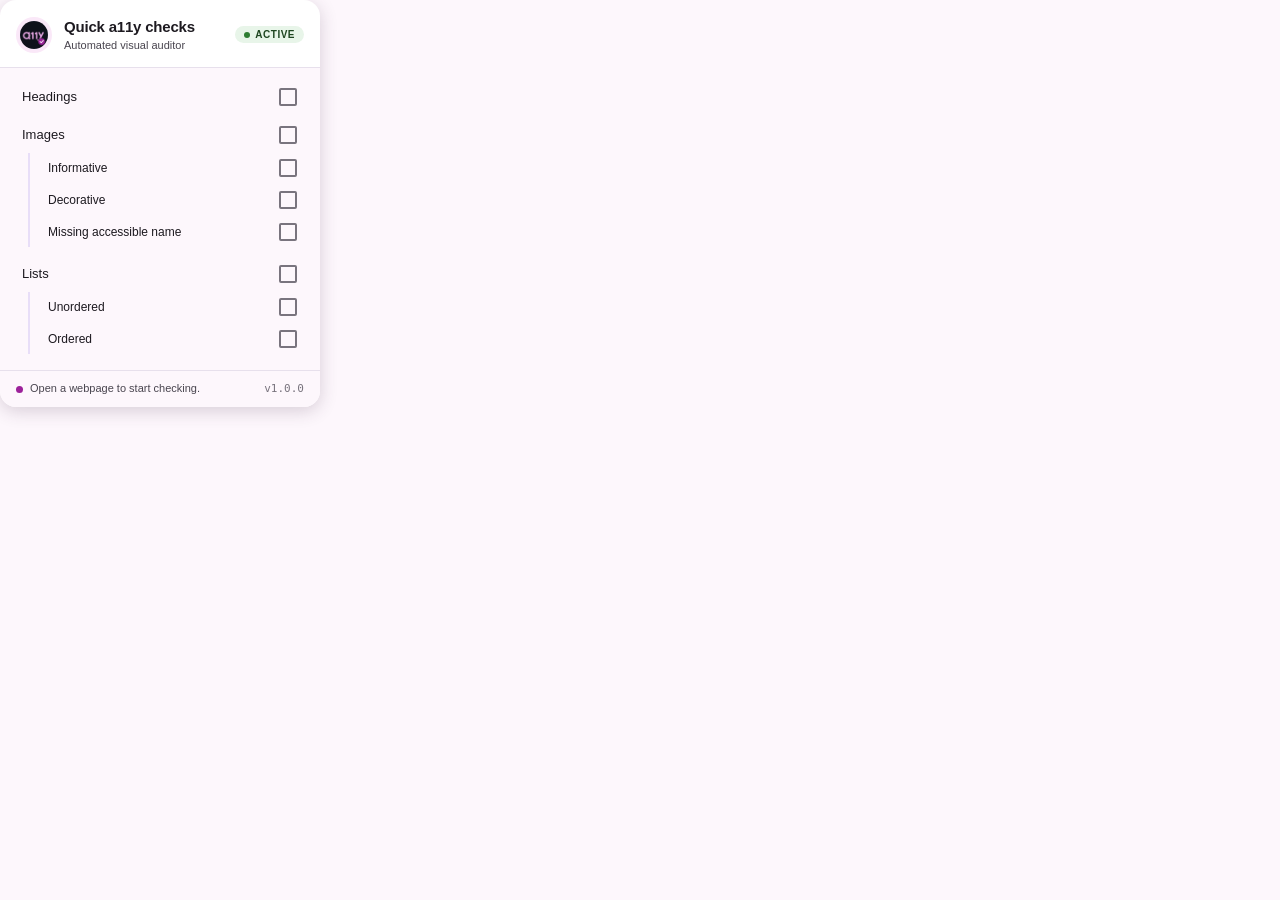
==== popup.html @ 9a8a07d2 "Initial commit" ====
<!doctype html>
<html lang="en">
  <head>
    <meta charset="utf-8">
    <meta name="viewport" content="width=device-width, initial-scale=1">
    <title>Quick a11y checks</title>
    <link rel="stylesheet" href="popup.css">
  </head>
  <body>
    <div class="popup-card">
      <header class="header">
        <div class="header-left">
          <div class="brand-icon" aria-hidden="true">
            <img src="icon.png" alt="">
          </div>
          <div class="title-group">
            <h1>Quick a11y checks</h1>
            <p class="subtitle">Automated visual auditor</p>
          </div>
        </div>
        <button class="status-badge" id="activity-toggle" type="button" aria-pressed="true">
          <span class="dot"></span><span id="activity-label">Active</span>
        </button>
      </header>
      <main>
        <div class="check-group">
          <label class="switch-row">
            <span class="row-label">Headings <b class="count-badge" data-count="headings"></b></span>
            <span class="checkbox-container"><input type="checkbox" data-check="headings" aria-label="Headings"></span>
          </label>
        </div>
        <div class="check-group">
          <label class="switch-row">
            <span class="row-label">Images <b class="count-badge" data-count="image.total"></b></span>
            <span class="checkbox-container"><input type="checkbox" data-check="images" data-image-main aria-label="Images"></span>
          </label>
          <div class="subchecks">
            <label class="switch-row">
              <span class="row-label">Informative <b class="count-badge" data-count="image.informative"></b></span>
              <span class="checkbox-container"><input type="checkbox" data-check="image.informative" aria-label="Informative images"></span>
            </label>
            <label class="switch-row">
              <span class="row-label">Decorative <b class="count-badge" data-count="image.decorative"></b></span>
              <span class="checkbox-container"><input type="checkbox" data-check="image.decorative" aria-label="Decorative images"></span>
            </label>
            <label class="switch-row">
              <span class="row-label">Missing accessible name <b class="count-badge warning" data-count="image.missing"></b></span>
              <span class="checkbox-container"><input type="checkbox" data-check="image.missing" aria-label="Images missing accessible name"></span>
            </label>
          </div>
        </div>
        <div class="check-group">
          <label class="switch-row">
            <span class="row-label">Lists <b class="count-badge" data-count="list.total"></b></span>
            <span class="checkbox-container"><input type="checkbox" data-check="lists" data-list-main aria-label="Lists"></span>
          </label>
          <div class="subchecks">
            <label class="switch-row">
              <span class="row-label">Unordered <b class="count-badge" data-count="list.unordered"></b></span>
              <span class="checkbox-container"><input type="checkbox" data-check="list.unordered" aria-label="Unordered lists"></span>
            </label>
            <label class="switch-row">
              <span class="row-label">Ordered <b class="count-badge" data-count="list.ordered"></b></span>
              <span class="checkbox-container"><input type="checkbox" data-check="list.ordered" aria-label="Ordered lists"></span>
            </label>
          </div>
        </div>
      </main>
      <footer class="footer">
        <button class="footer-status" id="overlay-toggle" type="button">
          <span class="indicator-dot"></span><span id="status" role="status">No overlays active</span>
        </button>
        <span class="footer-version">v1.0.0</span>
      </footer>
    </div>
    <script src="popup.js"></script>
  </body>
</html>
---- popup.css ----
:root {
  color-scheme: light;
  font-family: -apple-system, BlinkMacSystemFont, "Segoe UI", Roboto, "Google Sans", Oxygen, Ubuntu, Cantarell, sans-serif;
  --md-sys-color-primary: #9c219a;
  --md-sys-color-on-primary: #ffffff;
  --md-sys-color-surface: #ffffff;
  --md-sys-color-surface-container-low: #fdf7fc;
  --md-sys-color-surface-container: #f7f2f9;
  --md-sys-color-outline: #79747e;
  --md-sys-color-outline-variant: #e7e0ec;
  --md-sys-color-on-surface: #1d1a20;
  --md-sys-color-on-surface-variant: #49454f;
  --md-sys-color-guide-rail: #e8def8;
  --status-active-bg: #e8f5e9;
  --status-active-text: #1e4620;
  --status-active-dot: #2e7d32;
  --warning-pill-bg: #fde8e8;
  --warning-pill-text: #c5221f;
  --radius-card: 16px;
  --radius-pill: 9999px;
  --radius-checkbox: 2px;
}

* {
  box-sizing: border-box;
}

body {
  width: 320px;
  margin: 0;
  padding: 0;
  background: var(--md-sys-color-surface-container-low);
  color: var(--md-sys-color-on-surface);
  font-size: 13px;
  line-height: 1.4;
  user-select: none;
  -webkit-font-smoothing: antialiased;
}

.popup-card {
  display: flex;
  flex-direction: column;
  overflow: hidden;
  border-radius: var(--radius-card);
  background: var(--md-sys-color-surface);
  box-shadow: 0 4px 18px rgba(64, 40, 70, 0.2);
}

.header {
  display: flex;
  align-items: center;
  justify-content: space-between;
  padding: 16px 16px 14px;
  border-bottom: 1px solid var(--md-sys-color-outline-variant);
}

.header-left,
.row-label,
.footer-status {
  display: flex;
  align-items: center;
}

.header-left {
  gap: 12px;
}

.brand-icon {
  display: flex;
  align-items: center;
  justify-content: center;
  width: 36px;
  height: 36px;
  flex-shrink: 0;
  border-radius: 50%;
  background: #fae8f8;
  color: var(--md-sys-color-primary);
}

.brand-icon svg {
  width: 20px;
  height: 20px;
  fill: currentColor;
}

.brand-icon img {
  width: 28px;
  height: 28px;
  border-radius: 50%;
}

.title-group {
  display: flex;
  flex-direction: column;
}

.title-group h1 {
  margin: 0;
  color: var(--md-sys-color-on-surface);
  font-size: 15px;
  font-weight: 700;
  letter-spacing: -0.2px;
}

.title-group .subtitle {
  margin: 1px 0 0;
  color: var(--md-sys-color-on-surface-variant);
  font-size: 11px;
}

.status-badge {
  display: inline-flex;
  align-items: center;
  gap: 5px;
  padding: 3px 9px;
  border-radius: var(--radius-pill);
  background: var(--status-active-bg);
  color: var(--status-active-text);
  font-size: 10px;
  font-weight: 700;
  letter-spacing: 0.5px;
  text-transform: uppercase;
  border: 0;
  cursor: pointer;
}

.status-badge .dot,
.footer-status .indicator-dot {
  border-radius: 50%;
}

.status-badge .dot {
  width: 6px;
  height: 6px;
  background: var(--status-active-dot);
}

.status-badge.paused {
  background: #f4f0f4;
  color: var(--md-sys-color-on-surface-variant);
}

.status-badge.paused .dot,
.status-badge.unsupported .dot {
  background: var(--md-sys-color-outline);
}

.status-badge.unsupported {
  background: #ffedea;
  color: #690005;
}

main {
  display: flex;
  flex-direction: column;
  gap: 4px;
  padding: 12px 14px 10px;
  background: var(--md-sys-color-surface-container-low);
}

.check-group {
  display: flex;
  flex-direction: column;
}

.switch-row {
  display: flex;
  align-items: center;
  justify-content: space-between;
  padding: 7px 8px;
  border-radius: 8px;
  color: var(--md-sys-color-on-surface);
  font-size: 13px;
  font-weight: 500;
  cursor: pointer;
  transition: background-color 0.15s ease;
}

.switch-row:hover {
  background: var(--md-sys-color-surface-container);
}

.popup-card.paused main {
  opacity: 0.65;
  pointer-events: none;
}

.popup-card.unsupported main {
  opacity: 0.65;
  pointer-events: none;
}

.row-label {
  gap: 8px;
}

.count-badge {
  display: inline-flex;
  align-items: center;
  justify-content: center;
  min-width: 18px;
  height: 18px;
  padding: 0 6px;
  border-radius: 6px;
  background: #f2edf5;
  color: var(--md-sys-color-on-surface-variant);
  font-size: 11px;
  font-weight: 600;
}

.count-badge.warning {
  background: var(--warning-pill-bg);
  color: var(--warning-pill-text);
}

.count-badge:empty {
  display: none;
}

.subchecks {
  display: flex;
  flex-direction: column;
  gap: 2px;
  margin: 1px 0 6px 14px;
  border-left: 2px solid var(--md-sys-color-guide-rail);
  padding-left: 10px;
}

.subchecks .switch-row {
  padding: 5px 8px;
  color: var(--md-sys-color-on-surface);
  font-size: 12px;
  font-weight: 400;
}

.checkbox-container {
  display: flex;
  align-items: center;
  justify-content: center;
  width: 20px;
  height: 20px;
}

input[type="checkbox"] {
  appearance: none;
  display: inline-grid;
  place-content: center;
  position: relative;
  width: 18px;
  height: 18px;
  margin: 0;
  border: 2px solid var(--md-sys-color-outline);
  border-radius: var(--radius-checkbox);
  outline: none;
  background: transparent;
  cursor: pointer;
  transition: background-color 0.15s ease, border-color 0.15s ease;
}

input[type="checkbox"]:hover {
  border-color: var(--md-sys-color-primary);
}

input[type="checkbox"]:checked,
input[type="checkbox"]:indeterminate {
  border-color: var(--md-sys-color-primary);
  background: var(--md-sys-color-primary);
}

input[type="checkbox"]:checked::after {
  display: block;
  width: 5px;
  height: 9px;
  border: solid var(--md-sys-color-on-primary);
  border-width: 0 2px 2px 0;
  content: "";
  transform: rotate(45deg) translate(-0.5px, -1px);
}

input[type="checkbox"]:indeterminate::after {
  width: 9px;
  height: 2px;
  background: var(--md-sys-color-on-primary);
  content: "";
}

input[type="checkbox"]:focus-visible {
  box-shadow: 0 0 0 3px rgba(156, 33, 154, 0.25);
}

.footer {
  display: flex;
  align-items: center;
  justify-content: space-between;
  padding: 10px 16px;
  border-top: 1px solid var(--md-sys-color-outline-variant);
  background: var(--md-sys-color-surface-container-low);
  font-size: 11px;
}

.footer-status {
  gap: 7px;
  color: var(--md-sys-color-on-surface-variant);
  font-weight: 500;
  border: 0;
  padding: 0;
  background: transparent;
  font: inherit;
  cursor: pointer;
}

.footer-status .indicator-dot {
  width: 7px;
  height: 7px;
  background: var(--md-sys-color-primary);
}

.footer-status.active {
  color: var(--md-sys-color-on-surface-variant);
}

.footer-status.active .indicator-dot {
  background: var(--md-sys-color-primary);
}

.footer-status.paused .indicator-dot {
  background: var(--md-sys-color-outline);
}

.footer-version {
  color: var(--md-sys-color-outline);
  font-family: ui-monospace, SFMono-Regular, Menlo, Monaco, Consolas, monospace;
  font-size: 11px;
}
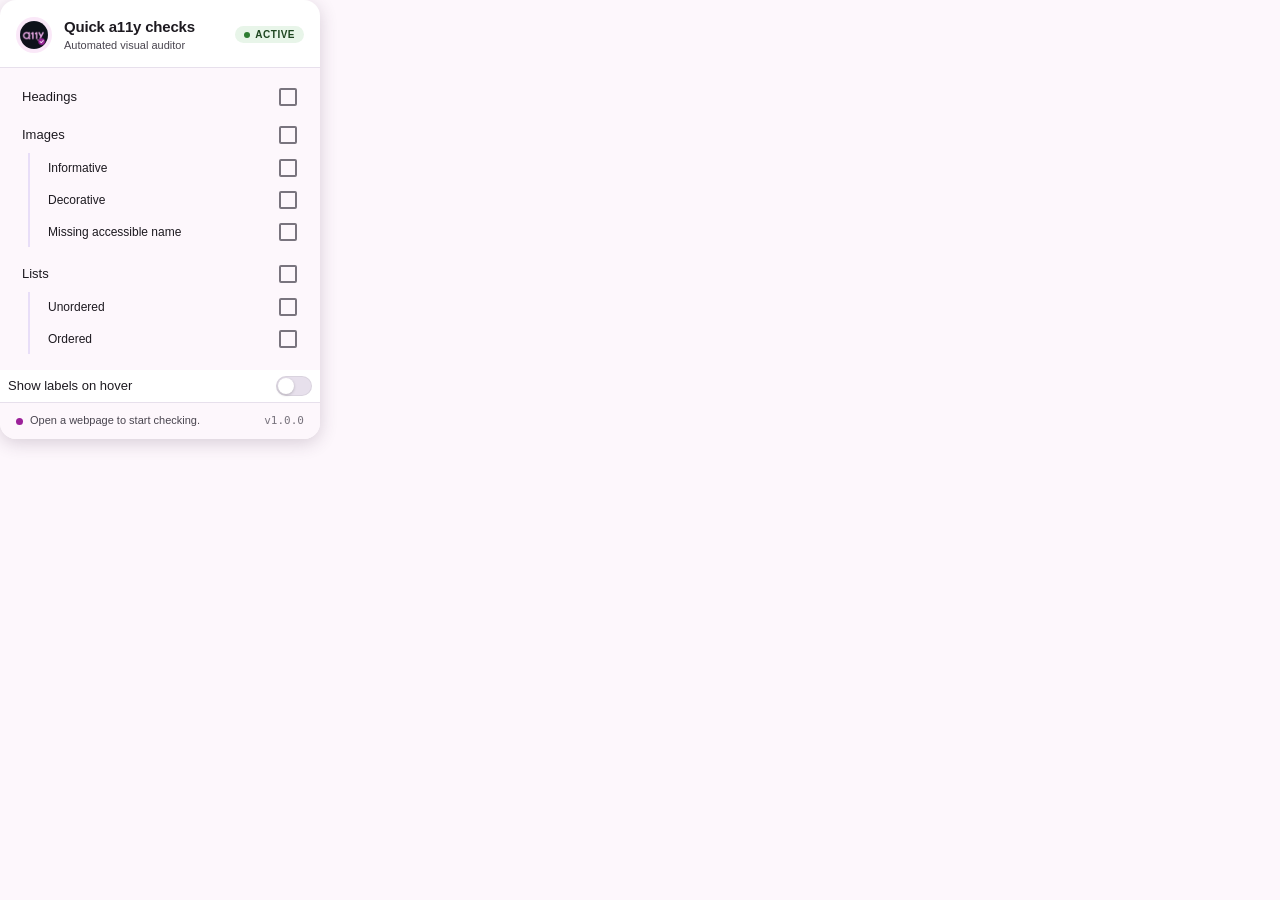
==== commit e30aafc0: "Add hover-only labels switch and README update" ====
--- a/popup.html
+++ b/popup.html
@@ -66,6 +66,14 @@
           </div>
         </div>
       </main>
+      <div class="check-group">
+        <label class="switch-row compact-row" for="show-labels-on-hover">
+          <span class="row-label">Show labels on hover</span>
+          <span class="switch-container">
+            <input id="show-labels-on-hover" class="m3-switch" type="checkbox" aria-label="Show labels on hover">
+          </span>
+        </label>
+      </div>
       <footer class="footer">
         <button class="footer-status" id="overlay-toggle" type="button">
           <span class="indicator-dot"></span><span id="status" role="status">No overlays active</span>
--- a/popup.css
+++ b/popup.css
@@ -288,6 +288,58 @@
   box-shadow: 0 0 0 3px rgba(156, 33, 154, 0.25);
 }
 
+.compact-row {
+  padding-top: 6px;
+  padding-bottom: 6px;
+}
+
+.switch-container {
+  display: inline-flex;
+  align-items: center;
+  justify-content: center;
+}
+
+input[type="checkbox"].m3-switch {
+  appearance: none;
+  position: relative;
+  width: 36px;
+  height: 20px;
+  margin: 0;
+  border: 0;
+  border-radius: 999px;
+  background: var(--md-sys-color-surface-container-high, #e7e0ec);
+  box-shadow: inset 0 0 0 1px rgba(0, 0, 0, 0.06);
+  cursor: pointer;
+  transition: background-color 0.2s ease, box-shadow 0.2s ease;
+}
+
+input[type="checkbox"].m3-switch::before {
+  content: "";
+  position: absolute;
+  top: 2px;
+  left: 2px;
+  width: 16px;
+  height: 16px;
+  border-radius: 50%;
+  background: var(--md-sys-color-surface, #ffffff);
+  box-shadow: 0 1px 3px rgba(0, 0, 0, 0.22);
+  transition: transform 0.2s ease, background-color 0.2s ease;
+}
+
+input[type="checkbox"].m3-switch:checked {
+  background: var(--md-sys-color-primary, #9c219a);
+}
+
+input[type="checkbox"].m3-switch:checked::before {
+  transform: translateX(16px);
+  background: var(--md-sys-color-on-primary, #ffffff);
+}
+
+input[type="checkbox"].m3-switch:focus-visible {
+  outline: none;
+  box-shadow: 0 0 0 3px rgba(156, 33, 154, 0.25), inset 0 0 0 1px rgba(0, 0, 0, 0.06);
+}
+
 .footer {
   display: flex;
   align-items: center;
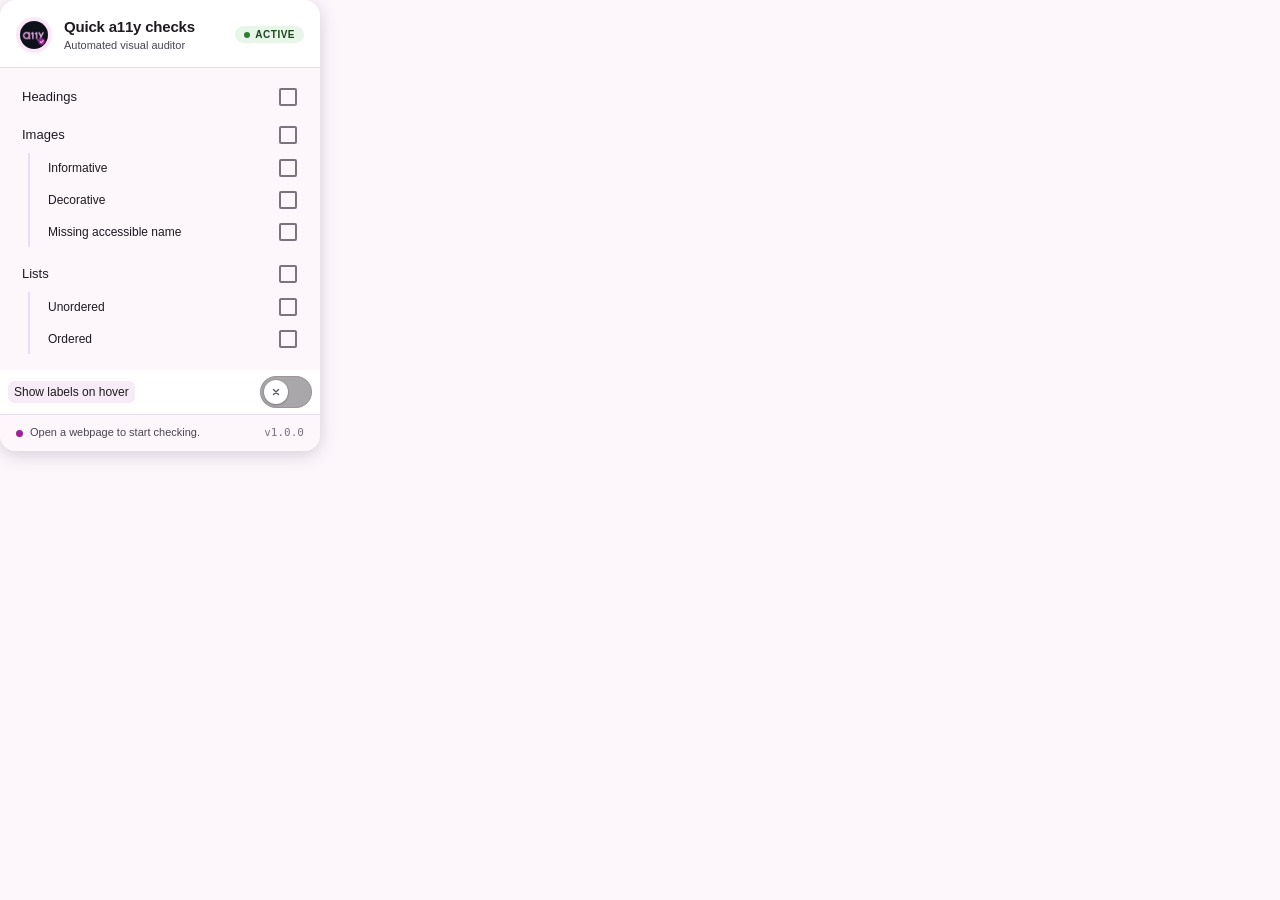
==== commit edc61720: "Tune M3 switch visuals and label layout" ====
--- a/popup.html
+++ b/popup.html
@@ -68,7 +68,9 @@
       </main>
       <div class="check-group">
         <label class="switch-row compact-row" for="show-labels-on-hover">
-          <span class="row-label">Show labels on hover</span>
+          <span class="label-stack">
+            <span class="label-text">Show labels on hover</span>
+          </span>
           <span class="switch-container">
             <input id="show-labels-on-hover" class="m3-switch" type="checkbox" aria-label="Show labels on hover">
           </span>
--- a/popup.css
+++ b/popup.css
@@ -289,41 +289,85 @@
 }
 
 .compact-row {
+  gap: 12px;
   padding-top: 6px;
   padding-bottom: 6px;
 }
 
+.label-stack {
+  display: flex;
+  flex: 1;
+  min-width: 0;
+  align-items: center;
+}
+
+.label-text {
+  display: inline-block;
+  max-width: 100%;
+  padding: 3px 6px;
+  border-radius: 6px;
+  background: rgba(156, 33, 154, 0.09);
+  color: var(--md-sys-color-on-surface);
+  font-size: 12px;
+  line-height: 1.35;
+  font-weight: 500;
+  word-break: break-word;
+  overflow-wrap: anywhere;
+}
+
 .switch-container {
   display: inline-flex;
   align-items: center;
   justify-content: center;
+  flex-shrink: 0;
 }
 
 input[type="checkbox"].m3-switch {
   appearance: none;
+  -webkit-appearance: none;
   position: relative;
-  width: 36px;
-  height: 20px;
+  width: 52px;
+  height: 32px;
   margin: 0;
   border: 0;
   border-radius: 999px;
-  background: var(--md-sys-color-surface-container-high, #e7e0ec);
-  box-shadow: inset 0 0 0 1px rgba(0, 0, 0, 0.06);
+  background: rgba(29, 26, 32, 0.38);
+  box-shadow: inset 0 0 0 1px rgba(29, 26, 32, 0.12);
   cursor: pointer;
   transition: background-color 0.2s ease, box-shadow 0.2s ease;
+  overflow: visible;
 }
 
 input[type="checkbox"].m3-switch::before {
   content: "";
   position: absolute;
-  top: 2px;
-  left: 2px;
-  width: 16px;
-  height: 16px;
+  top: 4px;
+  left: 4px;
+  width: 24px;
+  height: 24px;
   border-radius: 50%;
-  background: var(--md-sys-color-surface, #ffffff);
-  box-shadow: 0 1px 3px rgba(0, 0, 0, 0.22);
-  transition: transform 0.2s ease, background-color 0.2s ease;
+  background-color: var(--md-sys-color-surface, #ffffff);
+  background-repeat: no-repeat;
+  background-position: center;
+  background-size: 12px 12px;
+  background-image: url("data:image/svg+xml,%3Csvg xmlns='http://www.w3.org/2000/svg' width='12' height='12' viewBox='0 0 12 12'%3E%3Cpath d='M3.5 3.5L8.5 8.5M8.5 3.5L3.5 8.5' stroke='%236b5e73' stroke-width='1.5' stroke-linecap='round'/%3E%3C/svg%3E");
+  box-shadow: 0 1px 3px rgba(0, 0, 0, 0.2), 0 0 0 1px rgba(0, 0, 0, 0.06);
+  transition: transform 0.2s cubic-bezier(0.2, 0, 0, 1), background-color 0.2s ease, box-shadow 0.15s ease;
+  z-index: 2;
+}
+
+input[type="checkbox"].m3-switch::after {
+  content: "";
+  position: absolute;
+  top: 50%;
+  left: 4px;
+  width: 40px;
+  height: 40px;
+  border-radius: 50%;
+  transform: translateY(-50%);
+  background: rgba(156, 33, 154, 0.08);
+  opacity: 0;
+  transition: opacity 0.15s ease, background-color 0.15s ease;
 }
 
 input[type="checkbox"].m3-switch:checked {
@@ -331,13 +375,22 @@
 }
 
 input[type="checkbox"].m3-switch:checked::before {
-  transform: translateX(16px);
-  background: var(--md-sys-color-on-primary, #ffffff);
+  transform: translateX(20px);
+  background-color: var(--md-sys-color-on-primary, #ffffff);
+  background-image: url("data:image/svg+xml,%3Csvg xmlns='http://www.w3.org/2000/svg' width='12' height='12' viewBox='0 0 12 12'%3E%3Cpath d='M2.5 6.4L4.8 8.7L9.5 4' stroke='%239c219a' stroke-width='1.5' stroke-linecap='round' stroke-linejoin='round' fill='none'/%3E%3C/svg%3E");
+}
+
+input[type="checkbox"].m3-switch:active::before {
+  box-shadow: 0 2px 6px rgba(0, 0, 0, 0.22), 0 0 0 8px rgba(156, 33, 154, 0.12);
+}
+
+input[type="checkbox"].m3-switch:active::after {
+  opacity: 1;
 }
 
 input[type="checkbox"].m3-switch:focus-visible {
   outline: none;
-  box-shadow: 0 0 0 3px rgba(156, 33, 154, 0.25), inset 0 0 0 1px rgba(0, 0, 0, 0.06);
+  box-shadow: 0 0 0 3px rgba(156, 33, 154, 0.25), inset 0 0 0 1px rgba(29, 26, 32, 0.12);
 }
 
 .footer {
